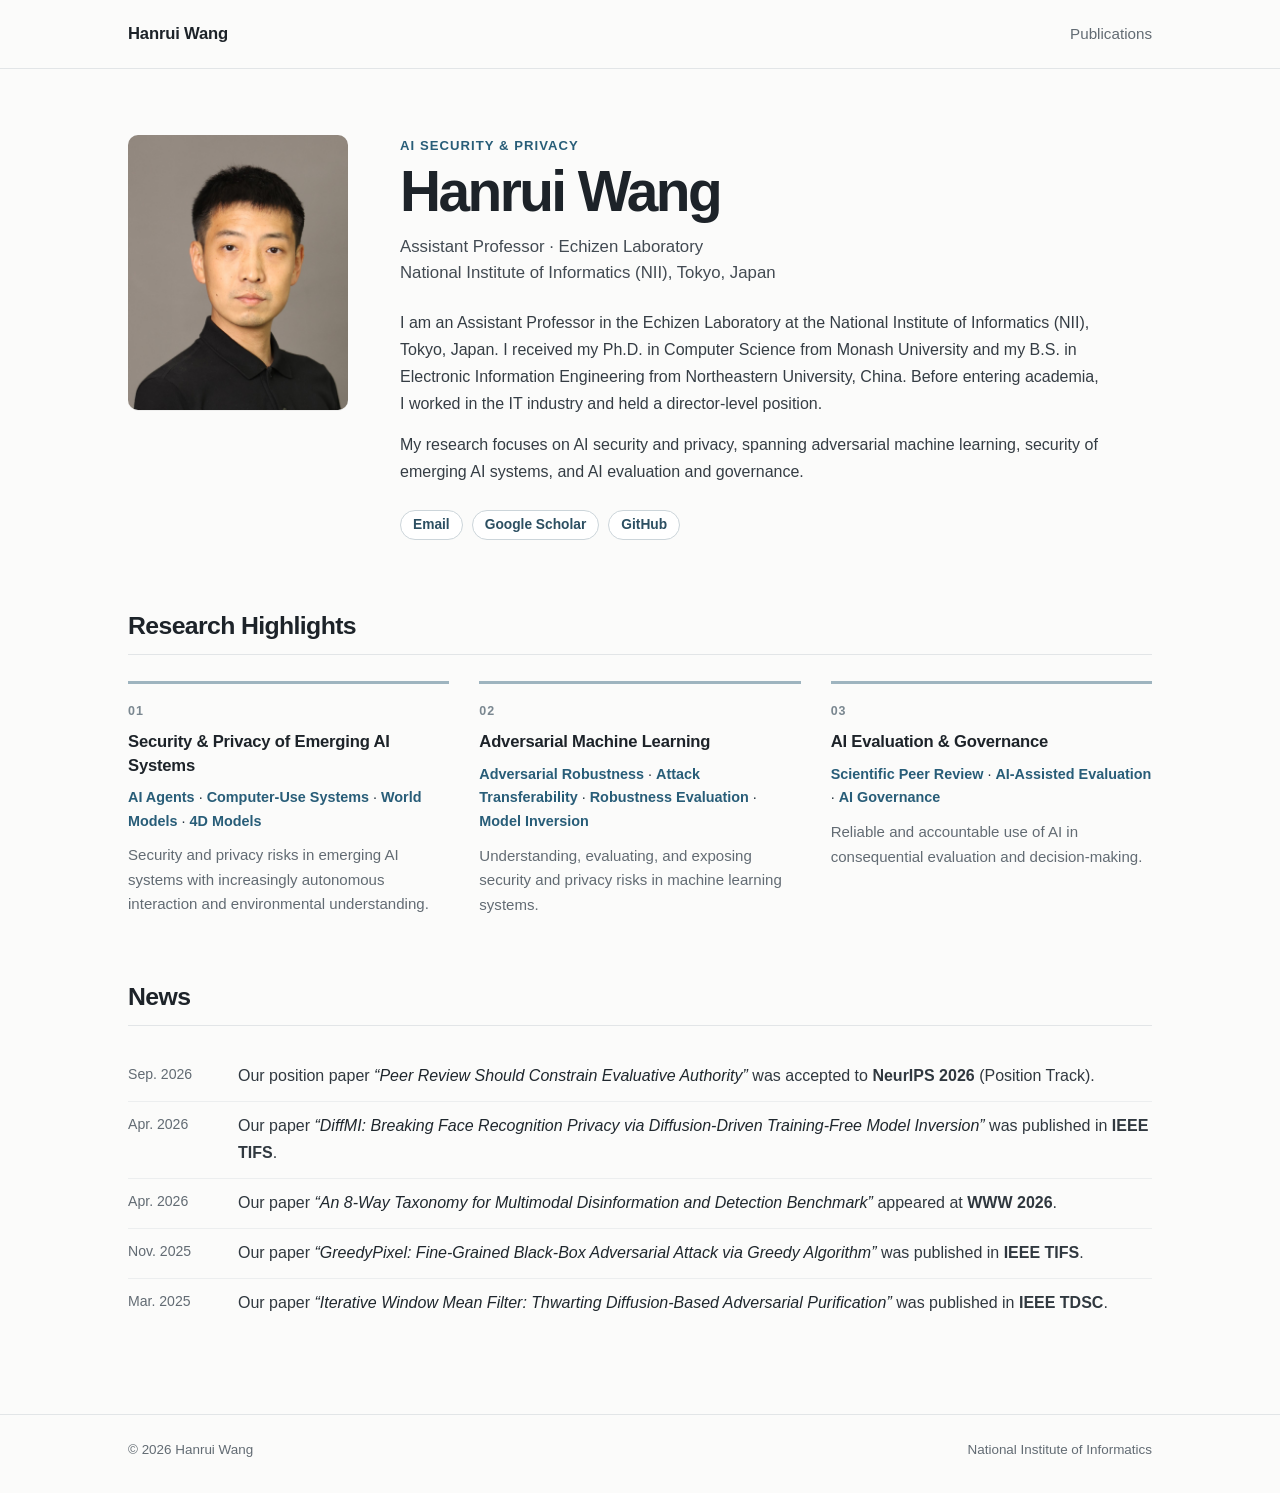
==== index.html @ 4862bbdd "initial project" ====
<!DOCTYPE html>

<html lang="en">
<head>
<meta charset="utf-8"/>
<meta content="width=device-width, initial-scale=1" name="viewport"/>
<meta content="Hanrui Wang — Assistant Professor at the National Institute of Informatics. Research in AI security and privacy, adversarial machine learning, emerging AI systems, and AI evaluation." name="description"/>
<meta content="#fbfbfa" name="theme-color"/>
<title>Hanrui Wang</title>
<link href="assets/style.css" rel="stylesheet"/>
</head>
<body>
<header class="site-header">
<div class="header-inner">
<a aria-label="Hanrui Wang — Home" class="site-name" href="index.html">Hanrui Wang</a>
<nav aria-label="Main navigation" class="nav">
<a href="publications.html">Publications</a>
</nav>
</div>
</header>
<main>
<section aria-labelledby="home-title" class="hero">
<img alt="Portrait of Hanrui Wang" class="portrait" height="1125" src="assets/portrait.jpg" width="900"/>
<div>
<p class="eyebrow">AI Security &amp; Privacy</p>
<h1 id="home-title">Hanrui Wang</h1>
<p class="role">Assistant Professor · Echizen Laboratory<br/>National Institute of Informatics (NII), Tokyo, Japan</p>
<div class="bio">
<p>I am an Assistant Professor in the Echizen Laboratory at the National Institute of Informatics (NII), Tokyo, Japan. I received my Ph.D. in Computer Science from Monash University and my B.S. in Electronic Information Engineering from Northeastern University, China. Before entering academia, I worked in the IT industry and held a director-level position.</p>
<p>My research focuses on AI security and privacy, spanning adversarial machine learning, security of emerging AI systems, and AI evaluation and governance.</p>
</div>
<div aria-label="Contact and academic profiles" class="contact-links">
<a href="mailto:hanrui_wang@nii.ac.jp">Email</a>
<a href="https://scholar.google.com/citations?user=1XTseJEAAAAJ" rel="noopener noreferrer" target="_blank">Google Scholar</a>
<a href="https://github.com/azrealwang" rel="noopener noreferrer" target="_blank">GitHub</a>
</div>
</div>
</section>
<section aria-labelledby="research-heading" class="section">
<div class="section-heading">
<h2 id="research-heading">Research Highlights</h2>
</div>
<div class="highlights">
<article class="highlight">
<div class="highlight-number">01</div>
<h3>Security &amp; Privacy of Emerging AI Systems</h3>
<p class="highlight-domains"><strong>AI Agents</strong> · <strong>Computer-Use Systems</strong> · <strong>World Models</strong> · <strong>4D Models</strong></p>
<p>Security and privacy risks in emerging AI systems with increasingly autonomous interaction and environmental understanding.</p>
</article>
<article class="highlight">
<div class="highlight-number">02</div>
<h3>Adversarial Machine Learning</h3>
<p class="highlight-domains"><strong>Adversarial Robustness</strong> · <strong>Attack Transferability</strong> · <strong>Robustness Evaluation</strong> · <strong>Model Inversion</strong></p>
<p>Understanding, evaluating, and exposing security and privacy risks in machine learning systems.</p>
</article>
<article class="highlight">
<div class="highlight-number">03</div>
<h3>AI Evaluation &amp; Governance</h3>
<p class="highlight-domains"><strong>Scientific Peer Review</strong> · <strong>AI-Assisted Evaluation</strong> · <strong>AI Governance</strong></p>
<p>Reliable and accountable use of AI in consequential evaluation and decision-making.</p>
</article>
</div>
</section>
<section aria-labelledby="news-heading" class="section">
<div class="section-heading">
<h2 id="news-heading">News</h2>
</div>
<ul class="news-list">
<li class="news-item">
<time class="news-date" datetime="2026-09">Sep. 2026</time>
<div class="news-text">Our position paper <a class="news-pub-link" href="publications.html#peer-review-authority-2026"><em>“Peer Review Should Constrain Evaluative Authority”</em></a> was accepted to <strong>NeurIPS 2026</strong> (Position Track).</div>
</li>
<li class="news-item">
<time class="news-date" datetime="2026-04">Apr. 2026</time>
<div class="news-text">Our paper <a class="news-pub-link" href="publications.html#diffmi-2026"><em>“DiffMI: Breaking Face Recognition Privacy via Diffusion-Driven Training-Free Model Inversion”</em></a> was published in <strong>IEEE TIFS</strong>.</div>
</li>
<li class="news-item">
<time class="news-date" datetime="2026-04">Apr. 2026</time>
<div class="news-text">Our paper <a class="news-pub-link" href="publications.html#8way-disinformation-2026"><em>“An 8-Way Taxonomy for Multimodal Disinformation and Detection Benchmark”</em></a> appeared at <strong>WWW 2026</strong>.</div>
</li>
<li class="news-item">
<time class="news-date" datetime="2025-11">Nov. 2025</time>
<div class="news-text">Our paper <a class="news-pub-link" href="publications.html#greedypixel-2025"><em>“GreedyPixel: Fine-Grained Black-Box Adversarial Attack via Greedy Algorithm”</em></a> was published in <strong>IEEE TIFS</strong>.</div>
</li>
<li class="news-item">
<time class="news-date" datetime="2025-03">Mar. 2025</time>
<div class="news-text">Our paper <a class="news-pub-link" href="publications.html#iwmf-diff-2025"><em>“Iterative Window Mean Filter: Thwarting Diffusion-Based Adversarial Purification”</em></a> was published in <strong>IEEE TDSC</strong>.</div>
</li>
</ul>
</section>
</main>
<footer class="site-footer">
<div class="footer-inner">
<span>© 2026 Hanrui Wang</span>
<span>National Institute of Informatics</span>
</div>
</footer>
</body>
</html>
---- assets/style.css ----
:root {
  --bg: #fbfbfa;
  --surface: #ffffff;
  --text: #1d2329;
  --muted: #626b73;
  --line: #e2e5e7;
  --accent: #285d78;
  --accent-soft: #eef4f7;
  --max-width: 1080px;
}

* { box-sizing: border-box; }
html { scroll-behavior: smooth; }
body {
  margin: 0;
  background: var(--bg);
  color: var(--text);
  font-family: -apple-system, BlinkMacSystemFont, "Segoe UI", Roboto, Helvetica, Arial, sans-serif;
  font-size: 16px;
  line-height: 1.68;
  -webkit-font-smoothing: antialiased;
}

a { color: var(--accent); text-decoration: none; }
a:hover { text-decoration: underline; text-underline-offset: 3px; }

.site-header {
  border-bottom: 1px solid var(--line);
  background: rgba(251, 251, 250, 0.96);
}
.header-inner {
  max-width: var(--max-width);
  margin: 0 auto;
  padding: 20px 28px;
  display: flex;
  align-items: center;
  justify-content: space-between;
  gap: 24px;
}
.site-name {
  color: var(--text);
  font-weight: 700;
  font-size: 1.04rem;
  letter-spacing: -0.01em;
}
.site-name:hover { text-decoration: none; color: var(--accent); }
.nav { display: flex; align-items: center; gap: 28px; }
.nav a { color: var(--muted); font-size: 0.95rem; font-weight: 500; }
.nav a.active, .nav a:hover { color: var(--text); text-decoration: none; }

main {
  max-width: var(--max-width);
  margin: 0 auto;
  padding: 66px 28px 86px;
}

.hero {
  display: grid;
  grid-template-columns: 220px minmax(0, 1fr);
  gap: 52px;
  align-items: start;
  margin-bottom: 70px;
}
.portrait {
  width: 100%;
  height: auto;
  border-radius: 10px;
  display: block;
  box-shadow: 0 1px 0 rgba(0,0,0,0.05);
}
.eyebrow {
  margin: 0 0 4px;
  color: var(--accent);
  font-size: 0.82rem;
  font-weight: 700;
  letter-spacing: 0.08em;
  text-transform: uppercase;
}
h1 {
  margin: 0;
  font-size: clamp(2.25rem, 5vw, 3.55rem);
  line-height: 1.08;
  letter-spacing: -0.045em;
  font-weight: 730;
}
.role {
  margin: 12px 0 24px;
  color: #424a52;
  font-size: 1.05rem;
  line-height: 1.55;
}
.bio { max-width: 700px; }
.bio p { margin: 0 0 14px; color: #353d44; }
.contact-links {
  display: flex;
  flex-wrap: wrap;
  gap: 9px;
  margin-top: 24px;
}
.contact-links a, .pub-links a {
  display: inline-flex;
  align-items: center;
  justify-content: center;
  border: 1px solid #ccd5da;
  background: var(--surface);
  color: #2c4f62;
  border-radius: 999px;
  padding: 6px 12px;
  font-size: 0.86rem;
  font-weight: 600;
  line-height: 1.2;
  transition: border-color .15s ease, background-color .15s ease;
}
.contact-links a:hover, .pub-links a:hover {
  text-decoration: none;
  border-color: #9bb0bb;
  background: var(--accent-soft);
}

.section { margin-top: 64px; }
.section-heading {
  display: flex;
  align-items: baseline;
  justify-content: space-between;
  gap: 20px;
  padding-bottom: 12px;
  border-bottom: 1px solid var(--line);
  margin-bottom: 26px;
}
h2 {
  margin: 0;
  font-size: 1.55rem;
  line-height: 1.3;
  letter-spacing: -0.025em;
}
.section-note { color: var(--muted); font-size: 0.9rem; }

.highlights {
  display: grid;
  grid-template-columns: repeat(3, 1fr);
  gap: 30px;
}
.highlight {
  border-top: 3px solid #9eb4bf;
  padding-top: 17px;
}
.highlight-number {
  color: #7a8790;
  font-size: 0.78rem;
  font-weight: 700;
  letter-spacing: 0.08em;
}
.highlight h3 {
  margin: 8px 0 9px;
  font-size: 1.04rem;
  line-height: 1.4;
  letter-spacing: -0.012em;
}
.highlight p { margin: 0; color: var(--muted); font-size: 0.94rem; line-height: 1.62; }
.highlight-domains {
  margin: 0 0 10px !important;
  color: #26343d !important;
  font-size: 0.9rem !important;
  line-height: 1.65 !important;
}
.highlight-domains strong {
  color: var(--accent);
  font-weight: 700;
}

.news-list { list-style: none; padding: 0; margin: 0; }
.news-item {
  display: grid;
  grid-template-columns: 92px minmax(0, 1fr);
  gap: 18px;
  padding: 11px 0;
  border-bottom: 1px solid #eceeef;
}
.news-item:last-child { border-bottom: 0; }
.news-date { color: var(--muted); font-size: 0.88rem; font-variant-numeric: tabular-nums; }
.news-text { color: #30383f; }
.news-text em { color: #1f272d; }

.page-intro { margin-bottom: 48px; max-width: 790px; }
.page-intro h1 { font-size: clamp(2.2rem, 4vw, 3.2rem); }
.page-intro p { margin: 14px 0 0; color: var(--muted); }

.pub-section { margin-top: 52px; }
.pub-list { display: flex; flex-direction: column; }
.pub-item {
  display: grid;
  grid-template-columns: 70px minmax(0, 1fr);
  gap: 24px;
  padding: 24px 0 25px;
  border-bottom: 1px solid var(--line);
}
.pub-item:first-child { padding-top: 3px; }
.pub-year {
  color: #77828a;
  font-size: 0.89rem;
  font-weight: 700;
  font-variant-numeric: tabular-nums;
  padding-top: 2px;
}
.pub-citation { color: #2e363d; line-height: 1.67; }
.pub-citation strong { color: #151a1e; font-weight: 720; }
.pub-title { color: #151a1e; font-weight: 620; }
.pub-venue { color: #4e5860; }
sup { font-size: 0.7em; vertical-align: super; line-height: 0; }
.pub-links { display: flex; flex-wrap: wrap; gap: 8px; margin-top: 10px; }
.pub-links a { padding: 5px 10px; font-size: 0.79rem; }
.pub-footnote { margin-top: 22px; color: var(--muted); font-size: 0.86rem; }

.site-footer {
  border-top: 1px solid var(--line);
  color: var(--muted);
  font-size: 0.84rem;
}
.footer-inner {
  max-width: var(--max-width);
  margin: 0 auto;
  padding: 24px 28px 32px;
  display: flex;
  justify-content: space-between;
  gap: 24px;
}

@media (max-width: 820px) {
  main { padding-top: 46px; }
  .hero { grid-template-columns: 180px minmax(0, 1fr); gap: 34px; }
  .highlights { grid-template-columns: 1fr; gap: 26px; }
}

@media (max-width: 620px) {
  .header-inner { padding: 17px 20px; }
  .nav { gap: 18px; }
  main { padding: 38px 20px 68px; }
  .hero { grid-template-columns: 1fr; gap: 28px; margin-bottom: 52px; }
  .portrait { width: 176px; }
  h1 { font-size: 2.45rem; }
  .section { margin-top: 50px; }
  .news-item { grid-template-columns: 76px minmax(0, 1fr); gap: 12px; }
  .pub-item { grid-template-columns: 1fr; gap: 4px; padding: 21px 0; }
  .pub-year { padding: 0; }
  .footer-inner { padding: 22px 20px 28px; flex-direction: column; gap: 5px; }
}

.news-pub-link {
  color: inherit;
  text-decoration-color: rgba(31, 41, 55, 0.32);
  text-underline-offset: 0.16em;
}

.news-pub-link:hover {
  text-decoration-color: currentColor;
}

.pub-item {
  scroll-margin-top: 6rem;
}
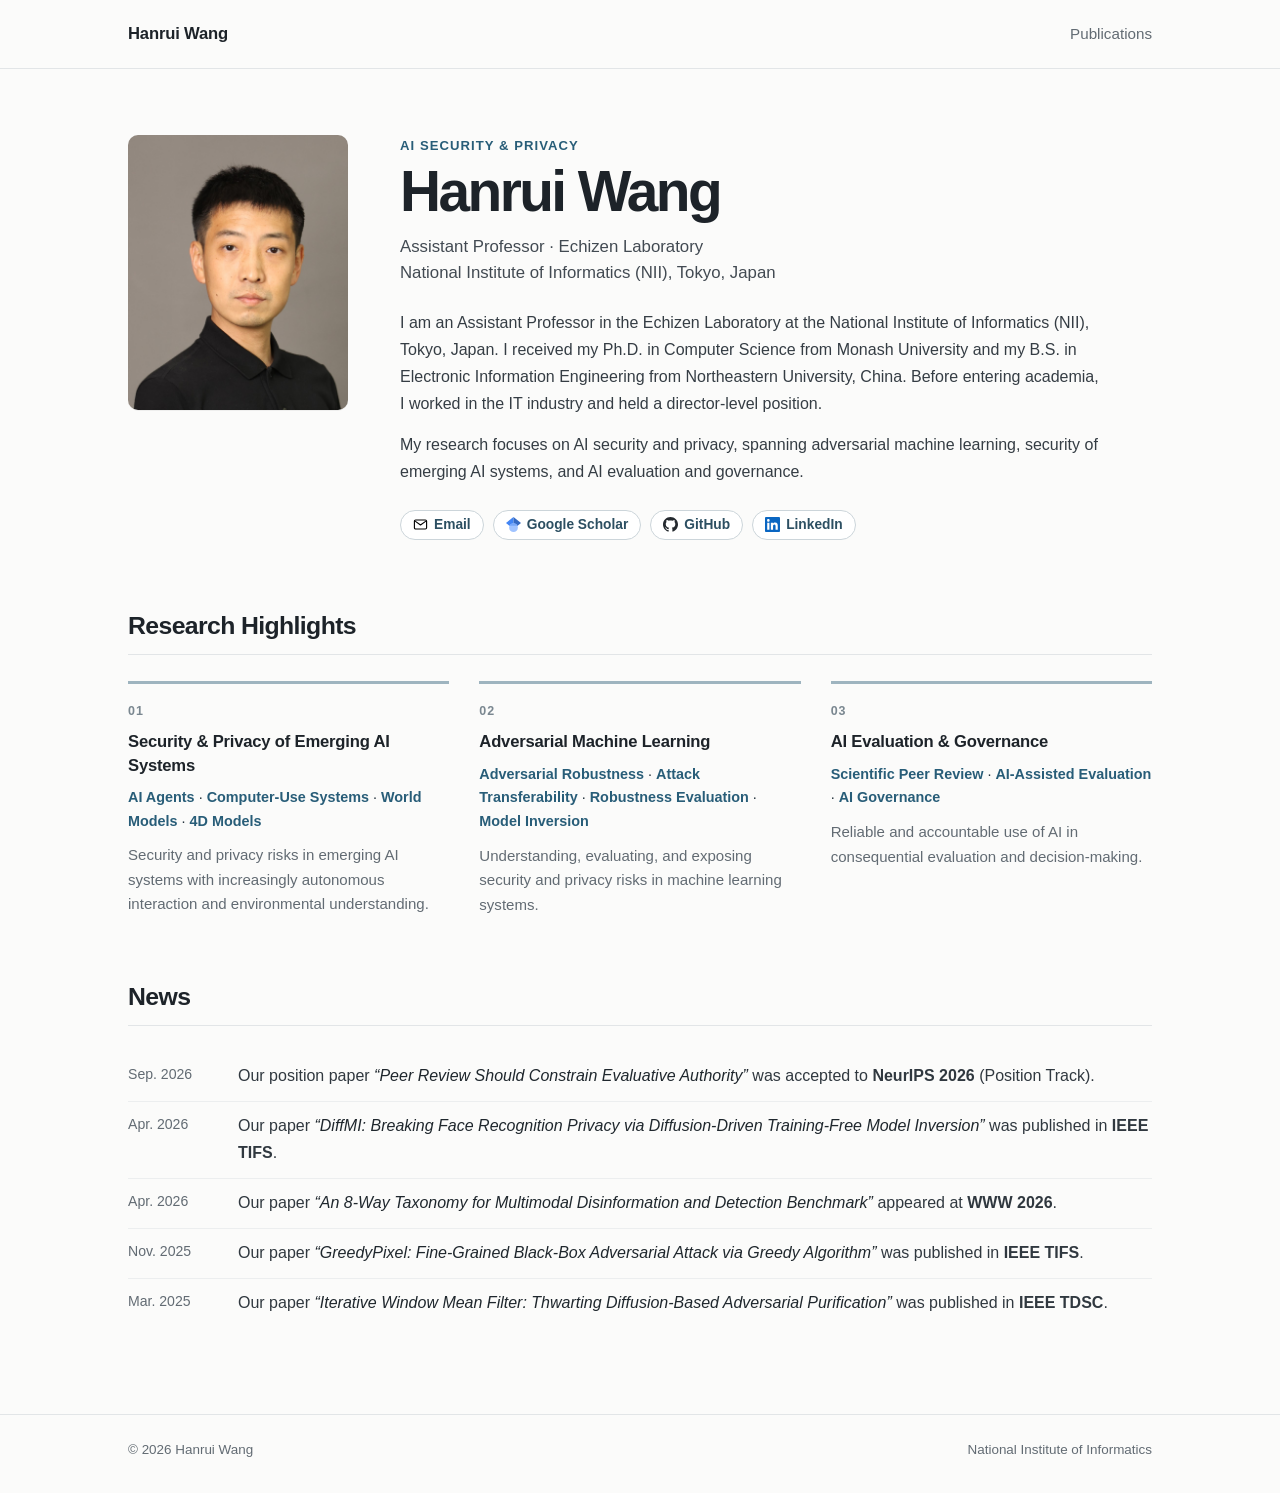
==== commit b730cf10: "add Linkedin and icons" ====
--- a/index.html
+++ b/index.html
@@ -4,9 +4,18 @@
 <head>
 <meta charset="utf-8"/>
 <meta content="width=device-width, initial-scale=1" name="viewport"/>
+<title>Hanrui Wang | NII</title>
 <meta content="Hanrui Wang — Assistant Professor at the National Institute of Informatics. Research in AI security and privacy, adversarial machine learning, emerging AI systems, and AI evaluation." name="description"/>
+<meta content="Hanrui Wang" name="author"/>
+<link href="https://azrealwang.github.io/" rel="canonical"/>
 <meta content="#fbfbfa" name="theme-color"/>
-<title>Hanrui Wang</title>
+<meta content="Hanrui Wang | NII" property="og:title"/>
+<meta content="Assistant Professor at the National Institute of Informatics. Research in AI security and privacy, adversarial machine learning, emerging AI systems, and AI evaluation." property="og:description"/>
+<meta content="website" property="og:type"/>
+<meta content="https://azrealwang.github.io/" property="og:url"/>
+<meta content="https://azrealwang.github.io/assets/portrait.jpg" property="og:image"/>
+<meta content="summary" name="twitter:card"/>
+<link href="favicon.svg" rel="icon" type="image/svg+xml"/>
 <link href="assets/style.css" rel="stylesheet"/>
 </head>
 <body>
@@ -30,9 +39,10 @@
 <p>My research focuses on AI security and privacy, spanning adversarial machine learning, security of emerging AI systems, and AI evaluation and governance.</p>
 </div>
 <div aria-label="Contact and academic profiles" class="contact-links">
-<a href="mailto:hanrui_wang@nii.ac.jp">Email</a>
-<a href="https://scholar.google.com/citations?user=1XTseJEAAAAJ" rel="noopener noreferrer" target="_blank">Google Scholar</a>
-<a href="https://github.com/azrealwang" rel="noopener noreferrer" target="_blank">GitHub</a>
+<a href="mailto:hanrui_wang@nii.ac.jp"><img alt="" height="16" src="assets/icons/email.svg" width="16"/>Email</a>
+<a href="https://scholar.google.com/citations?user=1XTseJEAAAAJ" rel="noopener noreferrer" target="_blank"><img alt="" height="16" src="assets/icons/google-scholar.svg" width="16"/>Google Scholar</a>
+<a href="https://github.com/azrealwang" rel="noopener noreferrer" target="_blank"><img alt="" height="16" src="assets/icons/github.svg" width="16"/>GitHub</a>
+<a href="https://www.linkedin.com/in/hanruiwang1988/" rel="noopener noreferrer" target="_blank"><img alt="" height="16" src="assets/icons/linkedin.svg" width="16"/>LinkedIn</a>
 </div>
 </div>
 </section>
--- a/assets/style.css
+++ b/assets/style.css
@@ -96,6 +96,13 @@
   flex-wrap: wrap;
   gap: 9px;
   margin-top: 24px;
+}
+.contact-links a { gap: 6px; }
+.contact-links img {
+  width: 15px;
+  height: 15px;
+  display: block;
+  flex: none;
 }
 .contact-links a, .pub-links a {
   display: inline-flex;
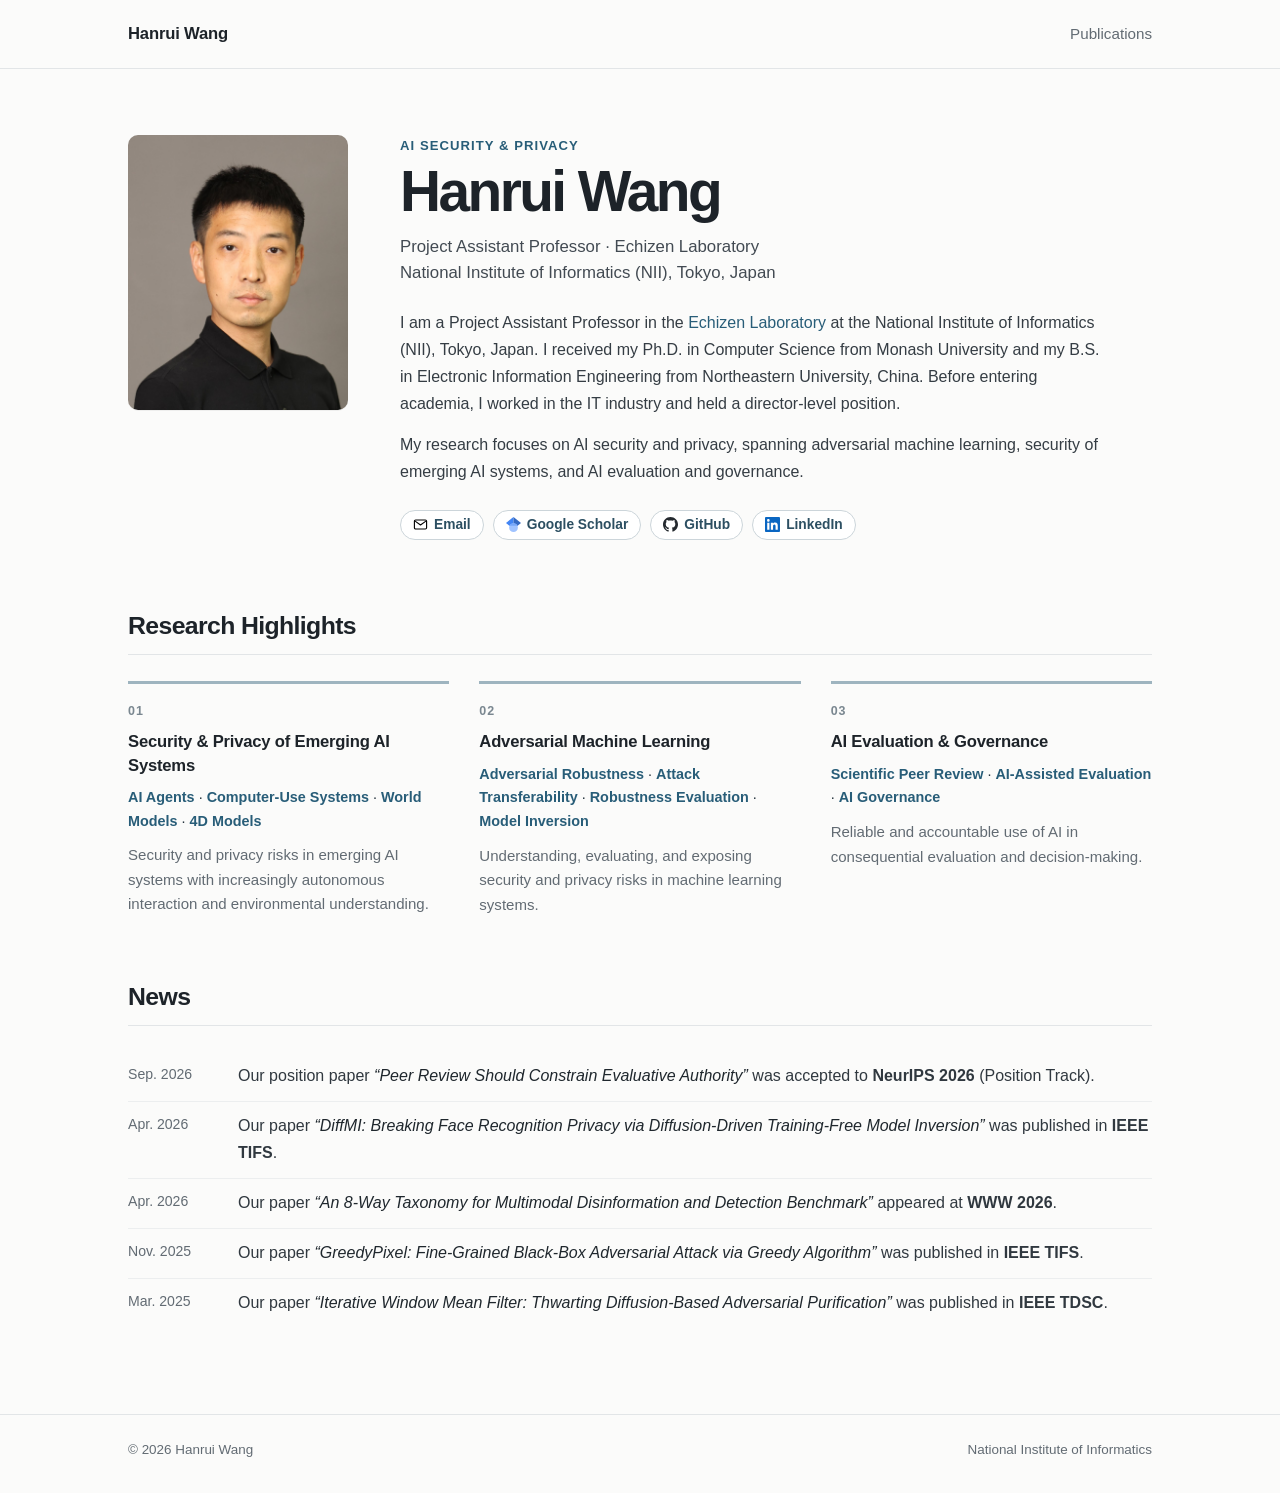
==== commit 690fe4ed: "update details" ====
--- a/index.html
+++ b/index.html
@@ -5,12 +5,12 @@
 <meta charset="utf-8"/>
 <meta content="width=device-width, initial-scale=1" name="viewport"/>
 <title>Hanrui Wang | NII</title>
-<meta content="Hanrui Wang — Assistant Professor at the National Institute of Informatics. Research in AI security and privacy, adversarial machine learning, emerging AI systems, and AI evaluation." name="description"/>
+<meta content="Hanrui Wang — Project Assistant Professor at the National Institute of Informatics. Research in AI security and privacy, adversarial machine learning, emerging AI systems, and AI evaluation." name="description"/>
 <meta content="Hanrui Wang" name="author"/>
 <link href="https://azrealwang.github.io/" rel="canonical"/>
 <meta content="#fbfbfa" name="theme-color"/>
 <meta content="Hanrui Wang | NII" property="og:title"/>
-<meta content="Assistant Professor at the National Institute of Informatics. Research in AI security and privacy, adversarial machine learning, emerging AI systems, and AI evaluation." property="og:description"/>
+<meta content="Project Assistant Professor at the National Institute of Informatics. Research in AI security and privacy, adversarial machine learning, emerging AI systems, and AI evaluation." property="og:description"/>
 <meta content="website" property="og:type"/>
 <meta content="https://azrealwang.github.io/" property="og:url"/>
 <meta content="https://azrealwang.github.io/assets/portrait.jpg" property="og:image"/>
@@ -33,9 +33,9 @@
 <div>
 <p class="eyebrow">AI Security &amp; Privacy</p>
 <h1 id="home-title">Hanrui Wang</h1>
-<p class="role">Assistant Professor · Echizen Laboratory<br/>National Institute of Informatics (NII), Tokyo, Japan</p>
+<p class="role">Project Assistant Professor · Echizen Laboratory<br/>National Institute of Informatics (NII), Tokyo, Japan</p>
 <div class="bio">
-<p>I am an Assistant Professor in the Echizen Laboratory at the National Institute of Informatics (NII), Tokyo, Japan. I received my Ph.D. in Computer Science from Monash University and my B.S. in Electronic Information Engineering from Northeastern University, China. Before entering academia, I worked in the IT industry and held a director-level position.</p>
+<p>I am a Project Assistant Professor in the <a href="https://research.nii.ac.jp/~iechizen/official/index-e.html" rel="noopener noreferrer" target="_blank">Echizen Laboratory</a> at the National Institute of Informatics (NII), Tokyo, Japan. I received my Ph.D. in Computer Science from Monash University and my B.S. in Electronic Information Engineering from Northeastern University, China. Before entering academia, I worked in the IT industry and held a director-level position.</p>
 <p>My research focuses on AI security and privacy, spanning adversarial machine learning, security of emerging AI systems, and AI evaluation and governance.</p>
 </div>
 <div aria-label="Contact and academic profiles" class="contact-links">
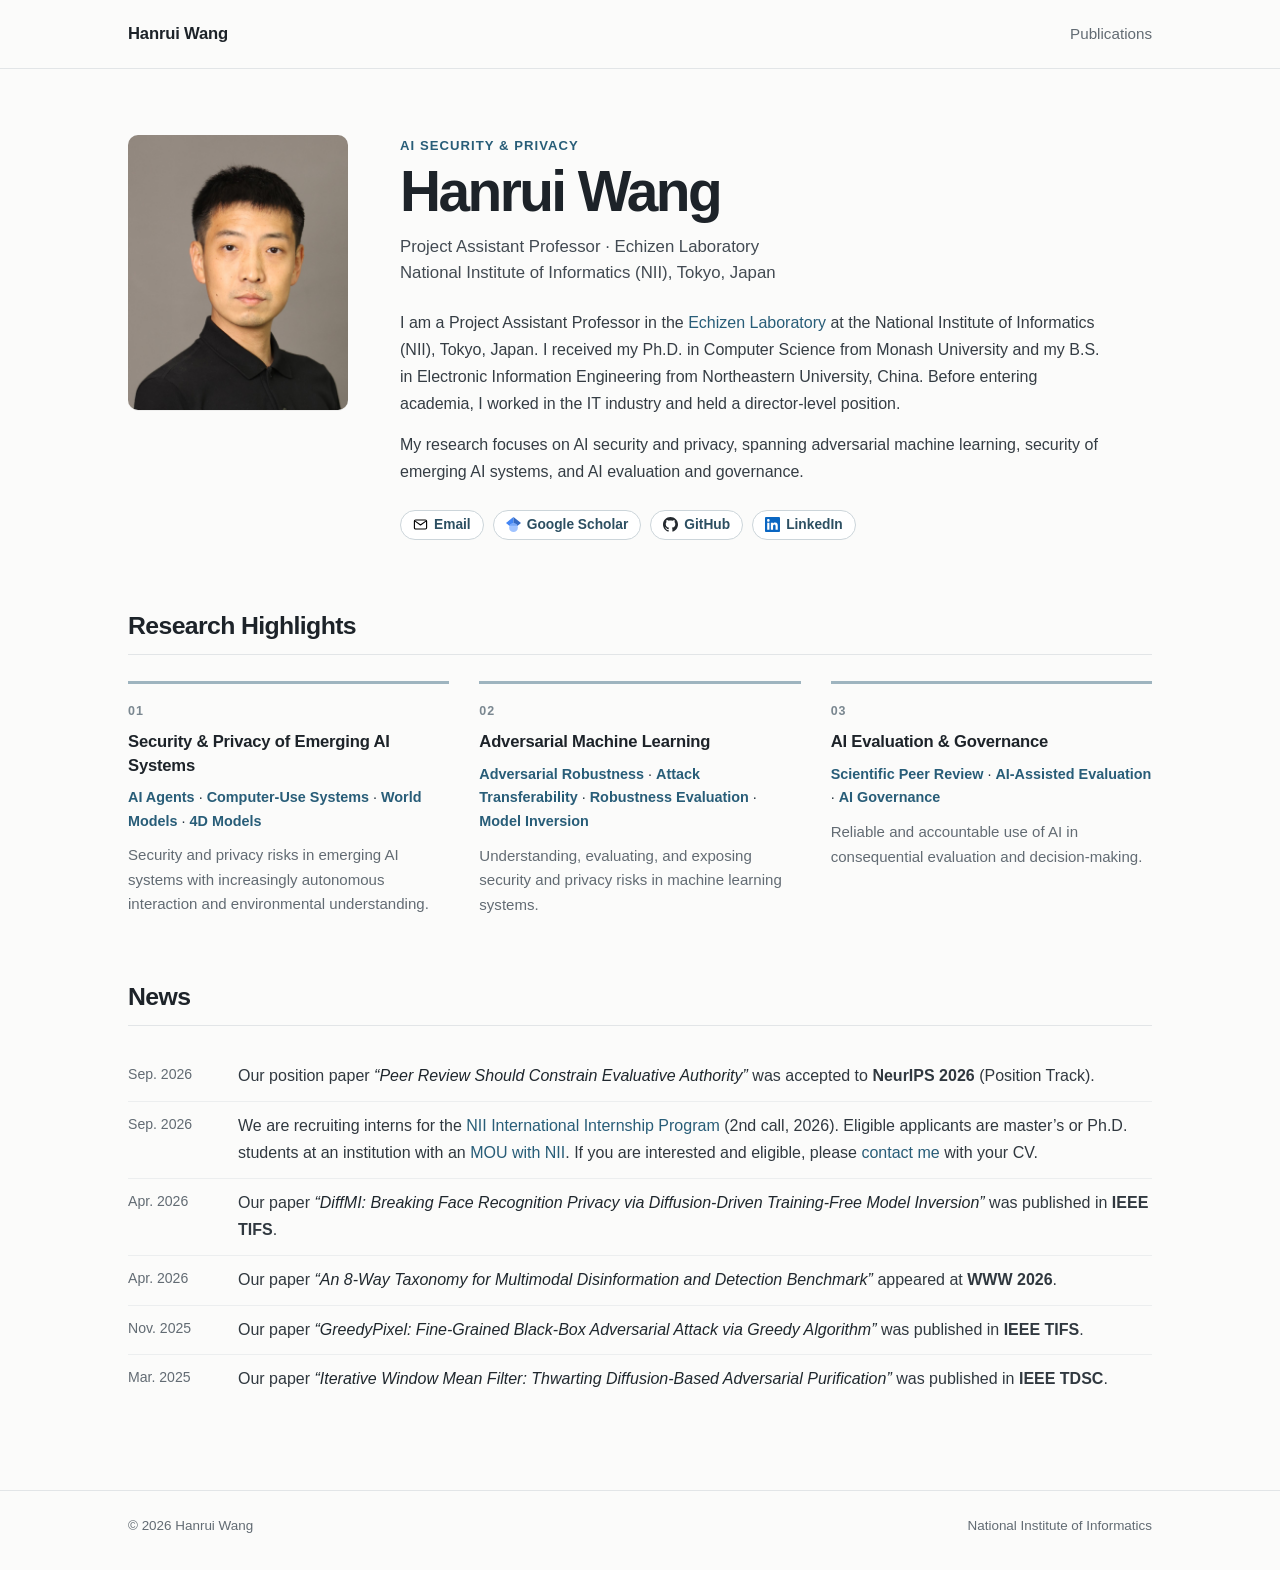
==== commit b64507f1: "add news" ====
--- a/index.html
+++ b/index.html
@@ -81,6 +81,10 @@
 <div class="news-text">Our position paper <a class="news-pub-link" href="publications.html#peer-review-authority-2026"><em>“Peer Review Should Constrain Evaluative Authority”</em></a> was accepted to <strong>NeurIPS 2026</strong> (Position Track).</div>
 </li>
 <li class="news-item">
+<time class="news-date" datetime="2026-09">Sep. 2026</time>
+<div class="news-text">We are recruiting interns for the <a href="https://www.nii.ac.jp/en/about/international/mouresearch/internship2026-2/index.html" rel="noopener noreferrer" target="_blank">NII International Internship Program</a> (2nd call, 2026). Eligible applicants are master’s or Ph.D. students at an institution with an <a href="https://www.nii.ac.jp/en/about/international/mou/" rel="noopener noreferrer" target="_blank">MOU with NII</a>. If you are interested and eligible, please <a href="mailto:hanrui_wang@nii.ac.jp">contact me</a> with your CV.</div>
+</li>
+<li class="news-item">
 <time class="news-date" datetime="2026-04">Apr. 2026</time>
 <div class="news-text">Our paper <a class="news-pub-link" href="publications.html#diffmi-2026"><em>“DiffMI: Breaking Face Recognition Privacy via Diffusion-Driven Training-Free Model Inversion”</em></a> was published in <strong>IEEE TIFS</strong>.</div>
 </li>
